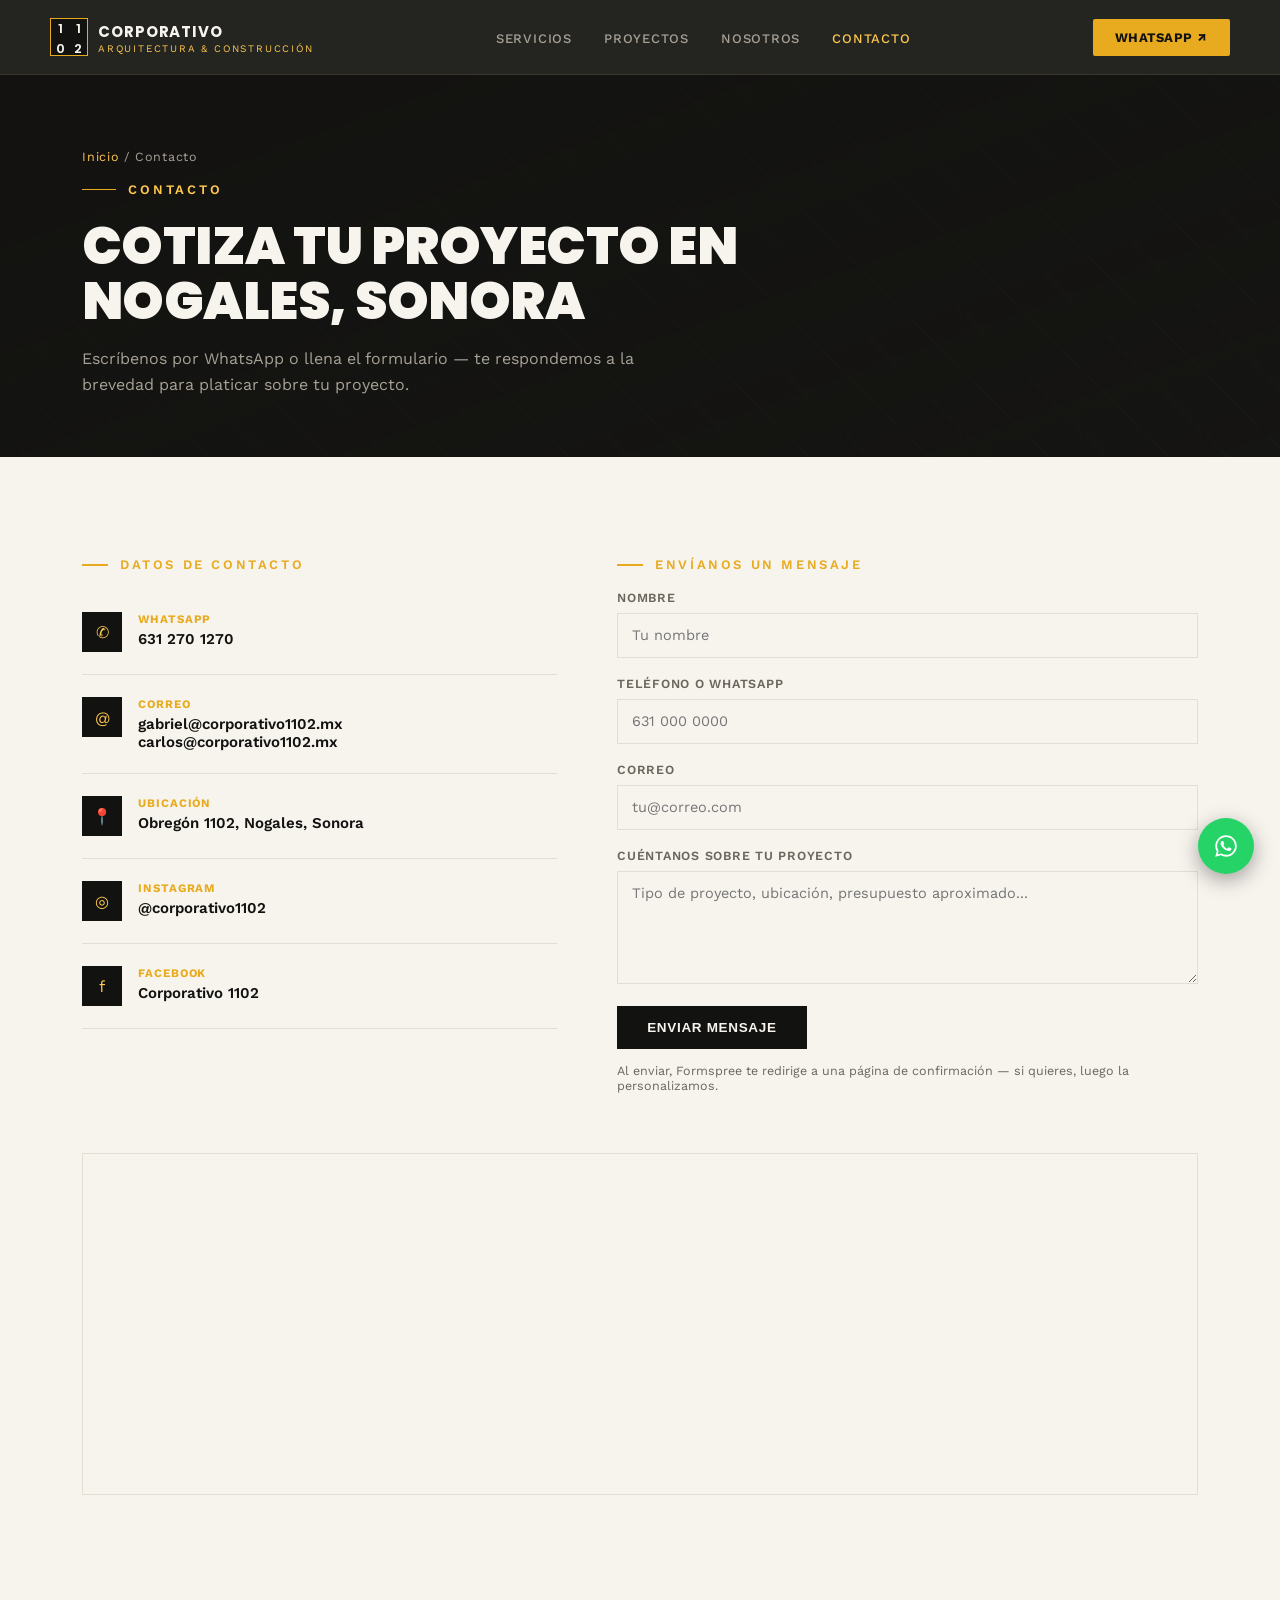
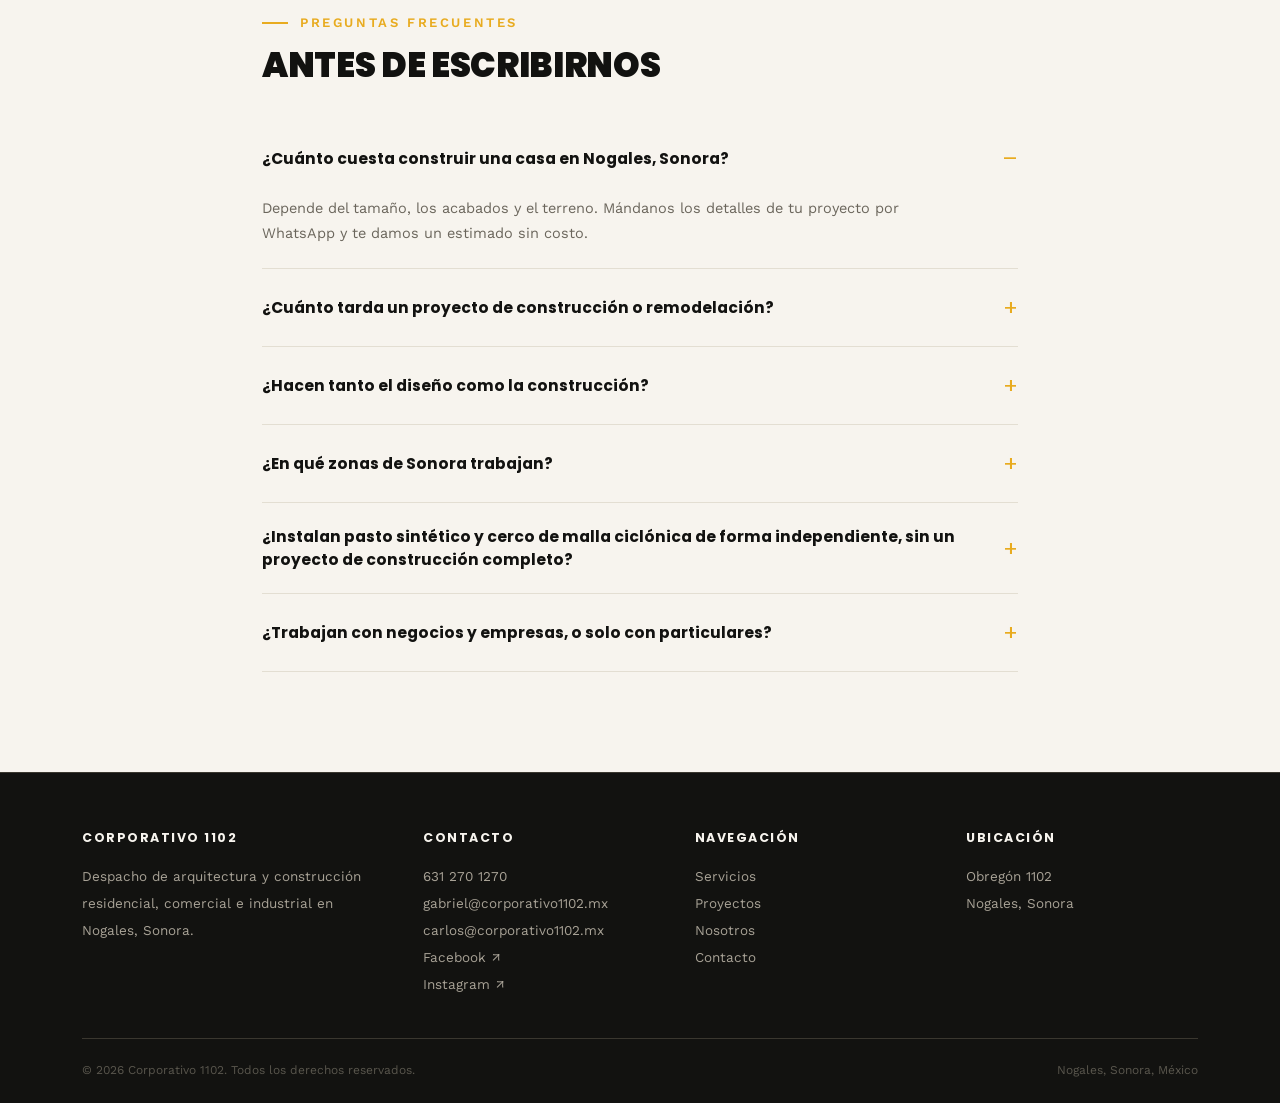
==== contacto.html @ 85335a53 "SEO: agrega canonical, Open Graph y Twitter Card en contacto.html" ====
<!DOCTYPE html>
<html lang="es">
<head>
<meta charset="UTF-8">
<meta name="viewport" content="width=device-width, initial-scale=1.0">
<title>Contacto — Corporativo 1102 | Constructora en Nogales, Sonora</title>
<meta name="description" content="Contacta a Corporativo 1102 en Nogales, Sonora. WhatsApp, correo, ubicación y preguntas frecuentes sobre construcción y remodelación.">
<link rel="canonical" href="https://corporativo1102.mx/contacto.html">
<meta property="og:type" content="website">
<meta property="og:site_name" content="Corporativo 1102">
<meta property="og:locale" content="es_MX">
<meta property="og:title" content="Contacto — Corporativo 1102 | Constructora en Nogales, Sonora">
<meta property="og:description" content="Contacta a Corporativo 1102 en Nogales, Sonora. WhatsApp, correo, ubicación y preguntas frecuentes sobre construcción y remodelación.">
<meta property="og:image" content="https://corporativo1102.mx/images/marca/og-image.jpg">
<meta property="og:url" content="https://corporativo1102.mx/contacto.html">
<meta name="twitter:card" content="summary_large_image">
<meta name="twitter:title" content="Contacto — Corporativo 1102 | Constructora en Nogales, Sonora">
<meta name="twitter:description" content="Contacta a Corporativo 1102 en Nogales, Sonora. WhatsApp, correo, ubicación y preguntas frecuentes sobre construcción y remodelación.">
<meta name="twitter:image" content="https://corporativo1102.mx/images/marca/og-image.jpg">
<link rel="preconnect" href="https://fonts.googleapis.com">
<link href="https://fonts.googleapis.com/css2?family=Poppins:wght@400;600;700;900&family=Work+Sans:wght@400;500;600&display=swap" rel="stylesheet">
<style>
  :root{
    --ink:#121210;
    --ink-2:#1c1b18;
    --paper:#f7f4ee;
    --paper-2:#eeeae0;
    --gold:#e8ab1f;
    --gold-light:#ffc94d;
    --line:#e3ded2;
    --line-dark:#3a372f;
    --text-soft:#6b665c;
    --text-soft-dark:#a8a296;
    --radius:2px;
  }
  *{box-sizing:border-box; margin:0; padding:0;}
  body{
    font-family:'Work Sans', sans-serif;
    background:var(--paper);
    color:var(--ink);
    -webkit-font-smoothing:antialiased;
  }
  h1,h2,h3,.display{
    font-family:'Poppins', sans-serif;
    font-weight:900;
    letter-spacing:-0.01em;
    text-transform:uppercase;
    line-height:1.05;
  }
  a{color:inherit; text-decoration:none;}
  .wrap{max-width:1180px; margin:0 auto; padding:0 32px;}

  /* corner bracket signature — echoes the 1102 logo mark */
  .bracket{position:relative;}
  .bracket::before, .bracket::after{
    content:"";
    position:absolute;
    width:22px; height:22px;
    border:2.5px solid var(--gold);
    z-index:2;
  }
  .bracket::before{top:-2px; left:-2px; border-right:none; border-bottom:none;}
  .bracket::after{bottom:-2px; right:-2px; border-left:none; border-top:none;}

  /* ---------- HEADER ---------- */
  header{
    position:sticky; top:0; z-index:50;
    background:rgba(18,18,16,0.92);
    backdrop-filter:blur(6px);
    border-bottom:1px solid var(--line-dark);
  }
  .nav{
    display:flex; align-items:center; justify-content:space-between;
    padding:18px 0;
  }
  .logo-mark{
    display:flex; align-items:center; gap:10px;
    color:var(--paper);
    cursor:pointer;
  }
  .logo-box{
    width:38px; height:38px;
    background:var(--ink);
    border:1.5px solid var(--gold);
    display:grid; grid-template-columns:1fr 1fr;
    font-family:'Poppins',sans-serif; font-weight:600; font-size:13px;
    color:var(--paper);
  }
  .logo-box span{display:flex; align-items:center; justify-content:center;}
  .logo-text{font-family:'Poppins',sans-serif; font-weight:700; font-size:15px; letter-spacing:0.06em; text-transform:uppercase;}
  .logo-text small{display:block; font-family:'Work Sans',sans-serif; font-weight:400; font-size:10px; letter-spacing:0.18em; color:var(--gold-light); text-transform:uppercase;}
  nav ul{list-style:none; display:flex; gap:32px;}
  nav ul li a{
    font-size:13px; letter-spacing:0.06em; text-transform:uppercase;
    color:var(--text-soft-dark); font-weight:500;
    transition:color .2s;
  }
  nav ul li a:hover{color:var(--gold-light);}
  .btn-gold{
    background:var(--gold);
    color:var(--ink);
    padding:11px 22px;
    font-size:13px; font-weight:700; letter-spacing:0.04em; text-transform:uppercase;
    border-radius:var(--radius);
    display:inline-flex; align-items:center; gap:8px;
    transition:background .2s;
  }
  .btn-gold:hover{background:var(--gold-light);}
  .nav-cta{display:flex; align-items:center; gap:28px;}
  .nav-check{display:none;}
  .nav-toggle{display:none; flex-direction:column; justify-content:center; gap:5px; width:34px; height:34px; background:none; border:none; cursor:pointer; padding:6px;}
  .nav-toggle span{display:block; width:100%; height:2px; background:var(--paper); pointer-events:none;}

  @media (max-width:860px){
    header{position:sticky;}
    #siteNav{
      position:absolute; top:100%; left:0; right:0;
      background:var(--ink-2); border-bottom:1px solid var(--line-dark);
      max-height:0; overflow:hidden;
    }
    .nav-check:checked ~ #siteNav{max-height:320px;}
    #siteNav ul{display:flex; flex-direction:column; gap:0; padding:8px 0;}
    #siteNav ul li{width:100%;}
    #siteNav ul li a{display:block; padding:14px 32px;}
    .nav-cta{display:none;}
    .nav-toggle{display:flex;}
  }

  /* ---------- HERO ---------- */
  .hero{
    background:
      linear-gradient(160deg, rgba(18,18,16,0.88) 10%, rgba(18,18,16,0.55) 55%, rgba(18,18,16,0.85) 100%),
      repeating-linear-gradient(45deg, #23221e 0 2px, #1a1917 2px 46px);
    background-size: cover, 60px 60px;
    color:var(--paper);
    padding:120px 0 100px;
    position:relative;
    overflow:hidden;
  }
  .hero-eyebrow{
    color:var(--gold-light); font-size:13px; letter-spacing:0.22em; text-transform:uppercase;
    font-weight:600; margin-bottom:22px; display:flex; align-items:center; gap:12px;
  }
  .hero-eyebrow::before{content:""; width:34px; height:1.5px; background:var(--gold);}
  .hero h1{font-size:clamp(38px,5.4vw,70px); max-width:820px; color:var(--paper);}
  .hero h1 em{font-style:normal; color:var(--gold-light);}
  .hero p{
    font-size:18px; color:var(--text-soft-dark); max-width:520px;
    margin:26px 0 40px; line-height:1.6;
  }
  .hero-actions{display:flex; gap:16px; flex-wrap:wrap;}
  .btn-outline{
    border:1.5px solid var(--line-dark); color:var(--paper);
    padding:11px 24px; font-size:13px; font-weight:600; letter-spacing:0.04em; text-transform:uppercase;
    border-radius:var(--radius);
  }
  .hero-stats{
    display:flex; gap:0; margin-top:70px; padding-top:32px;
    border-top:1px solid var(--line-dark); max-width:760px; flex-wrap:wrap;
  }
  .stat{flex:1; min-width:150px; padding-right:24px;}
  .stat .num{font-family:'Poppins',sans-serif; font-weight:900; font-size:34px; color:var(--gold-light);}
  .stat .lbl{font-size:12.5px; color:var(--text-soft-dark); letter-spacing:0.03em; margin-top:4px;}

  /* ---------- TRUST BAR ---------- */
  .trust{background:var(--ink-2); border-bottom:1px solid var(--line-dark); padding:26px 0;}
  .trust-inner{display:flex; align-items:center; gap:40px; overflow-x:auto;}
  .trust-label{
    font-size:11.5px; color:var(--text-soft-dark); text-transform:uppercase; letter-spacing:0.14em;
    white-space:nowrap; flex-shrink:0; padding-right:24px; border-right:1px solid var(--line-dark);
  }
  .trust-logos{display:flex; gap:38px; align-items:center; flex-wrap:nowrap;}
  .trust-logos img{height:20px; width:auto; filter:brightness(0) invert(1); opacity:0.55;}
  .trust-word{
    font-family:'Poppins',sans-serif; font-weight:700; font-size:14px; letter-spacing:0.03em;
    color:var(--text-soft-dark); white-space:nowrap;
  }

  /* ---------- SECTION SHARED ---------- */
  section{padding:100px 0;}
  .sec-label{
    display:flex; align-items:center; gap:12px; margin-bottom:18px;
    font-size:13px; letter-spacing:0.2em; text-transform:uppercase; font-weight:600; color:var(--gold);
  }
  .sec-label::before{content:""; width:26px; height:1.5px; background:var(--gold);}
  .sec-head{display:flex; justify-content:space-between; align-items:flex-end; gap:40px; margin-bottom:56px; flex-wrap:wrap;}
  .sec-head h2{font-size:clamp(28px,3.4vw,42px); max-width:600px;}
  .sec-head p{color:var(--text-soft); font-size:15.5px; max-width:340px; line-height:1.6;}

  /* ---------- SERVICES ---------- */
  .services{background:var(--paper);}
  .service-grid{
    display:grid; grid-template-columns:repeat(auto-fit,minmax(260px,1fr)); gap:1px;
    background:var(--line); border:1px solid var(--line);
  }
  .service-card{background:var(--paper); padding:36px 30px; transition:background .25s;}
  .service-card:hover{background:var(--ink); color:var(--paper);}
  .service-card:hover .service-tag, .service-card:hover .service-desc{color:var(--text-soft-dark);}
  .service-card:hover h3{color:var(--paper);}
  .service-tag{font-size:12px; color:var(--gold); letter-spacing:0.1em; text-transform:uppercase; font-weight:700;}
  .service-card h3{font-size:19px; margin:14px 0 12px; text-transform:none; letter-spacing:0; font-weight:700;}
  .service-desc{font-size:14px; color:var(--text-soft); line-height:1.6;}

  /* ---------- PROJECTS ---------- */
  .projects{background:var(--ink); color:var(--paper);}
  .projects .sec-head p{color:var(--text-soft-dark);}
  .project-grid{display:grid; grid-template-columns:1.3fr 1fr; gap:24px;}
  .project-grid .proj:first-child{grid-row:span 2;}
  .proj{position:relative; overflow:hidden; min-height:260px;}
  .proj-img{
    position:absolute; inset:0;
    background:linear-gradient(150deg,#2c2419,#171512 60%);
    display:flex; align-items:center; justify-content:center;
  }
  .proj-img::after{
    content:"IMAGEN DE PROYECTO";
    font-family:'Poppins',sans-serif; font-size:11px; letter-spacing:0.16em;
    color:var(--gold); opacity:0.5;
  }
  .proj-info{
    position:absolute; left:0; right:0; bottom:0; padding:24px;
    background:linear-gradient(0deg, rgba(18,18,16,0.92) 30%, transparent 100%);
  }
  .proj-info .tag{font-size:11.5px; color:var(--gold-light); letter-spacing:0.1em; text-transform:uppercase; font-weight:600;}
  .proj-info h3{font-size:20px; text-transform:none; letter-spacing:0; margin-top:6px; font-weight:700;}

  /* ---------- ABOUT / TEAM ---------- */
  .about{background:var(--paper-2);}
  .about-grid{display:grid; grid-template-columns:0.9fr 1.1fr; gap:70px; align-items:start;}
  .about-quote{
    font-family:'Poppins',sans-serif; font-weight:700; text-transform:none;
    font-size:26px; line-height:1.4; letter-spacing:0; color:var(--ink);
  }
  .about-quote span{color:var(--gold);}
  .team-list{display:flex; flex-direction:column; gap:0;}
  .team-row{
    display:flex; justify-content:space-between; align-items:center;
    padding:22px 0; border-bottom:1px solid var(--line);
  }
  .team-row:first-child{border-top:1px solid var(--line);}
  .team-name{font-family:'Poppins',sans-serif; font-weight:700; font-size:16px;}
  .team-role{font-size:13px; color:var(--gold); text-transform:uppercase; letter-spacing:0.06em; margin-top:4px;}
  .team-years{font-family:'Poppins',sans-serif; font-weight:900; font-size:28px; color:var(--text-soft);}
  .team-years small{font-family:'Work Sans',sans-serif; font-weight:500; font-size:11px; display:block; text-transform:uppercase; letter-spacing:0.08em; color:var(--text-soft);}

  /* ---------- CTA BAND ---------- */
  .cta-band{
    background:var(--gold); color:var(--ink); padding:70px 0;
  }
  .cta-inner{display:flex; justify-content:space-between; align-items:center; gap:30px; flex-wrap:wrap;}
  .cta-inner h2{font-size:clamp(24px,3vw,34px); max-width:520px; color:var(--ink);}
  .btn-dark{
    background:var(--ink); color:var(--paper);
    padding:14px 28px; font-size:14px; font-weight:700; letter-spacing:0.04em; text-transform:uppercase;
    border-radius:var(--radius); display:inline-flex; align-items:center; gap:10px;
  }

  /* ---------- FOOTER ---------- */
  footer{background:var(--ink); color:var(--text-soft-dark); padding:56px 0 26px; border-top:1px solid var(--line-dark);}
  .foot-grid{display:grid; grid-template-columns:1.3fr 1fr 1fr 1fr; gap:40px; padding-bottom:40px;}
  .foot-col h4{
    color:var(--paper); font-size:12.5px; text-transform:uppercase; letter-spacing:0.12em;
    margin-bottom:16px; font-family:'Poppins',sans-serif; font-weight:700;
  }
  .foot-col p, .foot-col a{font-size:13.5px; line-height:2; color:var(--text-soft-dark); display:block;}
  .foot-bottom{
    display:flex; justify-content:space-between; padding-top:24px; border-top:1px solid var(--line-dark);
    font-size:12px; color:#59564d; flex-wrap:wrap; gap:10px;
  }

  /* ---------- WHATSAPP FLOAT ---------- */
  .wa-float{
    position:fixed; bottom:26px; right:26px; z-index:60;
    background:#25D366; color:#fff; width:56px; height:56px; border-radius:50%;
    display:flex; align-items:center; justify-content:center;
    box-shadow:0 6px 20px rgba(0,0,0,0.35);
  }

  @media (max-width:860px){
    nav ul{display:none;}
    .about-grid{grid-template-columns:1fr;}
    .project-grid{grid-template-columns:1fr;}
    .project-grid .proj:first-child{grid-row:auto;}
    .foot-grid{grid-template-columns:1fr 1fr;}
  }

  /* ---------- PAGE HERO (interior pages) ---------- */
  .page-hero{
    background:
      linear-gradient(160deg, rgba(18,18,16,0.90) 20%, rgba(18,18,16,0.65) 100%),
      repeating-linear-gradient(45deg, #23221e 0 2px, #1a1917 2px 46px);
    background-size: cover, 60px 60px;
    color:var(--paper); padding:74px 0 60px;
  }
  .page-hero h1{font-size:clamp(30px,4.4vw,52px); max-width:760px; color:var(--paper);}
  .page-hero p{color:var(--text-soft-dark); font-size:16px; max-width:560px; margin-top:18px; line-height:1.6;}
  .breadcrumb{font-size:12.5px; color:var(--text-soft-dark); letter-spacing:0.06em; margin-bottom:18px;}
  .breadcrumb a{color:var(--gold-light);}

  /* ---------- SERVICE GROUPS (servicios.html) ---------- */
  .svc-group{padding:64px 0; border-bottom:1px solid var(--line);}
  .svc-group:last-child{border-bottom:none;}
  .svc-group-inner{display:grid; grid-template-columns:0.8fr 1.2fr; gap:56px;}
  .svc-group-head .sec-label{margin-bottom:14px;}
  .svc-group-head h2{font-size:clamp(24px,2.8vw,32px);}
  .svc-group-head p{color:var(--text-soft); font-size:14.5px; margin-top:16px; line-height:1.7; max-width:340px;}
  .svc-list{display:flex; flex-direction:column; gap:0;}
  .svc-item{
    display:flex; align-items:baseline; gap:16px; padding:16px 0;
    border-bottom:1px solid var(--line);
  }
  .svc-item:first-child{border-top:1px solid var(--line);}
  .svc-item .dot{width:6px; height:6px; background:var(--gold); flex-shrink:0; border-radius:50%; margin-top:6px;}
  .svc-item-text b{font-family:'Poppins',sans-serif; font-weight:700; font-size:15.5px; text-transform:none; display:block;}
  .svc-item-text span{font-size:13.5px; color:var(--text-soft);}

  /* ---------- PROJECT GALLERY (proyectos.html) ---------- */
  .pill-row{display:flex; gap:10px; margin-bottom:44px; flex-wrap:wrap;}
  .pill{
    border:1.5px solid var(--line); padding:8px 18px; font-size:12.5px; letter-spacing:0.05em;
    text-transform:uppercase; font-weight:600; color:var(--text-soft); border-radius:999px;
  }
  .pill.active{background:var(--ink); color:var(--paper); border-color:var(--ink);}
  .gallery-grid{
    display:grid; grid-template-columns:repeat(3,1fr); gap:22px;
  }
  .gcard{background:var(--paper-2);}
  .gcard-img{
    height:230px; position:relative; overflow:hidden;
    background:linear-gradient(150deg,#e4dfd0,#cfc8b5 70%);
    display:flex; align-items:center; justify-content:center;
  }
  .gcard-img::after{content:"IMAGEN DE PROYECTO"; font-family:'Poppins',sans-serif; font-size:10.5px; letter-spacing:0.14em; color:#8a8266; opacity:0.7;}
  .gcard-body{padding:20px;}
  .gcard-tag{font-size:11.5px; color:var(--gold); text-transform:uppercase; letter-spacing:0.08em; font-weight:700;}
  .gcard-body h3{font-size:16.5px; text-transform:none; letter-spacing:0; margin-top:8px; font-weight:700;}

  /* ---------- MISSION / VISION (nosotros.html) ---------- */
  .mv-grid{display:grid; grid-template-columns:1fr 1fr; gap:1px; background:var(--line-dark); border:1px solid var(--line-dark);}
  .mv-card{background:var(--ink); color:var(--paper); padding:44px 40px;}
  .mv-card h3{color:var(--gold-light); font-size:22px; margin-bottom:20px;}
  .mv-card ul{list-style:none; display:flex; flex-direction:column; gap:14px;}
  .mv-card li{font-size:14.5px; color:var(--text-soft-dark); line-height:1.6; padding-left:18px; position:relative;}
  .mv-card li::before{content:"—"; position:absolute; left:0; color:var(--gold);}

  .founder-card{display:grid; grid-template-columns:120px 1fr; gap:26px; padding:36px 0; border-bottom:1px solid var(--line);}
  .founder-card:first-child{border-top:1px solid var(--line);}
  .founder-avatar{
    width:120px; height:120px; background:var(--paper-2); border:1.5px solid var(--gold);
    display:flex; align-items:center; justify-content:center;
    font-family:'Poppins',sans-serif; font-weight:900; font-size:30px; color:var(--gold);
  }
  .founder-name{font-family:'Poppins',sans-serif; font-weight:700; font-size:19px; text-transform:none; letter-spacing:0;}
  .founder-role{font-size:12.5px; color:var(--gold); text-transform:uppercase; letter-spacing:0.08em; font-weight:700; margin:6px 0 14px;}
  .founder-bio{font-size:14.5px; color:var(--text-soft); line-height:1.7; max-width:560px;}

  /* ---------- CONTACT PAGE ---------- */
  .contact-grid{display:grid; grid-template-columns:0.9fr 1.1fr; gap:60px;}
  .contact-card{
    display:flex; gap:16px; padding:22px 0; border-bottom:1px solid var(--line); align-items:flex-start;
  }
  .contact-card:first-child{border-top:1px solid var(--line);}
  .c-icon{
    width:40px; height:40px; background:var(--ink); color:var(--gold-light); flex-shrink:0;
    display:flex; align-items:center; justify-content:center; font-size:16px;
  }
  .c-label{font-size:11.5px; text-transform:uppercase; letter-spacing:0.08em; color:var(--gold); font-weight:700; margin-bottom:4px;}
  .c-value{font-size:15px; font-weight:600;}
  .c-value a{border-bottom:1px solid transparent;}
  .c-value a:hover{border-color:var(--gold);}
  .form-field{margin-bottom:18px;}
  .form-field label{display:block; font-size:12.5px; text-transform:uppercase; letter-spacing:0.06em; color:var(--text-soft); margin-bottom:8px; font-weight:600;}
  .form-field input, .form-field textarea{
    width:100%; border:1.5px solid var(--line); background:var(--paper); padding:13px 14px;
    font-family:'Work Sans',sans-serif; font-size:14.5px; color:var(--ink);
  }
  .form-field input:focus, .form-field textarea:focus{outline:none; border-color:var(--gold);}
  .form-submit{
    background:var(--ink); color:var(--paper); border:none; padding:14px 30px;
    font-size:13.5px; font-weight:700; letter-spacing:0.05em; text-transform:uppercase; cursor:pointer;
  }
  .map-wrap{margin-top:60px; border:1px solid var(--line);}
  .map-wrap iframe{width:100%; height:340px; display:block; border:0; filter:grayscale(0.3) contrast(1.05);}

  /* ---------- FAQ ---------- */
  .faq-item{border-bottom:1px solid var(--line);}
  .faq-item:first-child{border-top:1px solid var(--line);}
  .faq-item summary{
    list-style:none; cursor:pointer; padding:22px 0; display:flex; justify-content:space-between; align-items:center;
    font-family:'Poppins',sans-serif; font-weight:700; font-size:15.5px; text-transform:none; letter-spacing:0;
  }
  .faq-item summary::-webkit-details-marker{display:none;}
  .faq-item summary::after{content:"+"; color:var(--gold); font-size:22px; font-weight:400;}
  .faq-item[open] summary::after{content:"–";}
  .faq-item p{padding-bottom:22px; color:var(--text-soft); font-size:14.5px; line-height:1.7; max-width:640px;}

  @media (max-width:860px){
    .svc-group-inner, .mv-grid, .contact-grid, .founder-card{grid-template-columns:1fr;}
    .gallery-grid{grid-template-columns:1fr 1fr;}
  }
  @media (max-width:600px){
    .gallery-grid{grid-template-columns:1fr;}
  }
</style>
</head>
<body>

<header>
  <div class="wrap nav">
    <a href="index.html" class="logo-mark">
      <div class="logo-box"><span>1</span><span>1</span><span>0</span><span>2</span></div>
      <div class="logo-text">Corporativo<br><small>Arquitectura & Construcción</small></div>
    </a>
    <input type="checkbox" id="navCheck" class="nav-check">
    <nav id="siteNav"><ul>
      <li><a href="servicios.html">Servicios</a></li>
      <li><a href="proyectos.html">Proyectos</a></li>
      <li><a href="nosotros.html">Nosotros</a></li>
      <li><a href="contacto.html" style="color:var(--gold-light);">Contacto</a></li>
    </ul></nav>
    <div class="nav-cta">
      <a href="https://wa.me/526312701270" class="btn-gold">WhatsApp ↗</a>
    </div>
    <label class="nav-toggle" for="navCheck" aria-label="Abrir menú">
      <span></span><span></span><span></span>
    </label>
  </div>
</header>


<section class="page-hero">
  <div class="wrap">
    <div class="breadcrumb"><a href="index.html">Inicio</a> / Contacto</div>
    <div class="hero-eyebrow">Contacto</div>
    <h1>Cotiza tu proyecto en Nogales, Sonora</h1>
    <p>Escríbenos por WhatsApp o llena el formulario — te respondemos a la brevedad para platicar sobre tu proyecto.</p>
  </div>
</section>

<section>
  <div class="wrap contact-grid">
    <div>
      <div class="sec-label">Datos de contacto</div>
      <div class="contact-card">
        <div class="c-icon">✆</div>
        <div><div class="c-label">WhatsApp</div><div class="c-value"><a href="https://wa.me/526312701270">631 270 1270</a></div></div>
      </div>
      <div class="contact-card">
        <div class="c-icon">@</div>
        <div><div class="c-label">Correo</div><div class="c-value"><a href="mailto:gabriel@corporativo1102.mx">gabriel@corporativo1102.mx</a><br><a href="mailto:carlos@corporativo1102.mx">carlos@corporativo1102.mx</a></div></div>
      </div>
      <div class="contact-card">
        <div class="c-icon">📍</div>
        <div><div class="c-label">Ubicación</div><div class="c-value">Obregón 1102, Nogales, Sonora</div></div>
      </div>
      <div class="contact-card">
        <div class="c-icon">◎</div>
        <div><div class="c-label">Instagram</div><div class="c-value"><a href="https://www.instagram.com/corporativo1102" target="_blank">@corporativo1102</a></div></div>
      </div>
      <div class="contact-card">
        <div class="c-icon">f</div>
        <div><div class="c-label">Facebook</div><div class="c-value"><a href="https://www.facebook.com/corporativo1102/" target="_blank">Corporativo 1102</a></div></div>
      </div>
    </div>
    <div>
      <div class="sec-label">Envíanos un mensaje</div>
      <form action="https://formspree.io/f/mqpzzaea" method="POST">
        <div class="form-field"><label>Nombre</label><input type="text" name="nombre" placeholder="Tu nombre" required></div>
        <div class="form-field"><label>Teléfono o WhatsApp</label><input type="text" name="telefono" placeholder="631 000 0000" required></div>
        <div class="form-field"><label>Correo</label><input type="email" name="correo" placeholder="tu@correo.com" required></div>
        <div class="form-field"><label>Cuéntanos sobre tu proyecto</label><textarea rows="5" name="mensaje" placeholder="Tipo de proyecto, ubicación, presupuesto aproximado..." required></textarea></div>
        <input type="hidden" name="_subject" value="Nuevo mensaje desde corporativo1102.mx">
        <input type="text" name="_gotcha" style="display:none">
        <button type="submit" class="form-submit">Enviar mensaje</button>
      </form>
      <p style="font-size:12.5px; color:var(--text-soft); margin-top:14px;">Al enviar, Formspree te redirige a una página de confirmación — si quieres, luego la personalizamos.</p>
    </div>
  </div>

  <div class="wrap">
    <div class="map-wrap">
      <iframe loading="lazy" src="https://www.google.com/maps?q=Obreg%C3%B3n%201102,%20Nogales,%20Sonora&output=embed"></iframe>
    </div>
  </div>
</section>

<section style="padding-top:20px;">
  <div class="wrap" style="max-width:820px;">
    <div class="sec-label">Preguntas frecuentes</div>
    <h2 style="font-size:clamp(24px,3vw,34px); margin-bottom:36px;">Antes de escribirnos</h2>

    <details class="faq-item" open>
      <summary>¿Cuánto cuesta construir una casa en Nogales, Sonora?</summary>
      <p>Depende del tamaño, los acabados y el terreno. Mándanos los detalles de tu proyecto por WhatsApp y te damos un estimado sin costo.</p>
    </details>
    <details class="faq-item">
      <summary>¿Cuánto tarda un proyecto de construcción o remodelación?</summary>
      <p>Cada proyecto tiene un cronograma distinto según su alcance. Trabajamos con metodologías de gestión de proyectos para cumplir los tiempos acordados desde el inicio.</p>
    </details>
    <details class="faq-item">
      <summary>¿Hacen tanto el diseño como la construcción?</summary>
      <p>Sí, cubrimos todo el proceso: desde el proyecto ejecutivo y los planos, hasta la construcción y los acabados finales.</p>
    </details>
    <details class="faq-item">
      <summary>¿En qué zonas de Sonora trabajan?</summary>
      <p>Actualmente atendemos Nogales y sus alrededores.</p>
    </details>
    <details class="faq-item">
      <summary>¿Instalan pasto sintético y cerco de malla ciclónica de forma independiente, sin un proyecto de construcción completo?</summary>
      <p>Sí, ofrecemos estos servicios de forma independiente, tanto para casas como para negocios.</p>
    </details>
    <details class="faq-item">
      <summary>¿Trabajan con negocios y empresas, o solo con particulares?</summary>
      <p>Ambos. Hemos trabajado con restaurantes, consultorios, barberías y empresas industriales, además de proyectos residenciales.</p>
    </details>
  </div>
</section>
<footer>
  <div class="wrap">
    <div class="foot-grid">
      <div class="foot-col">
        <h4>Corporativo 1102</h4>
        <p style="max-width:280px;">Despacho de arquitectura y construcción residencial, comercial e industrial en Nogales, Sonora.</p>
      </div>
      <div class="foot-col">
        <h4>Contacto</h4>
        <a href="https://wa.me/526312701270">631 270 1270</a>
        <a href="mailto:gabriel@corporativo1102.mx">gabriel@corporativo1102.mx</a>
        <a href="mailto:carlos@corporativo1102.mx">carlos@corporativo1102.mx</a>
        <a href="https://www.facebook.com/corporativo1102/" target="_blank">Facebook ↗</a>
        <a href="https://www.instagram.com/corporativo1102" target="_blank">Instagram ↗</a>
      </div>
      <div class="foot-col">
        <h4>Navegación</h4>
        <a href="servicios.html">Servicios</a>
        <a href="proyectos.html">Proyectos</a>
        <a href="nosotros.html">Nosotros</a>
        <a href="contacto.html">Contacto</a>
      </div>
      <div class="foot-col">
        <h4>Ubicación</h4>
        <p>Obregón 1102<br>Nogales, Sonora</p>
      </div>
    </div>
    <div class="foot-bottom">
      <span>© 2026 Corporativo 1102. Todos los derechos reservados.</span>
      <span>Nogales, Sonora, México</span>
    </div>
  </div>
</footer>

<a href="https://wa.me/526312701270" class="wa-float" aria-label="WhatsApp">
  <svg width="26" height="26" viewBox="0 0 24 24" fill="white"><path d="M12.04 2C6.58 2 2.13 6.45 2.13 11.91c0 1.75.46 3.45 1.32 4.95L2.05 22l5.25-1.38a9.9 9.9 0 0 0 4.74 1.21h.01c5.46 0 9.9-4.45 9.9-9.91C21.96 6.45 17.51 2 12.05 2Zm0 18.15h-.01a8.2 8.2 0 0 1-4.2-1.15l-.3-.18-3.12.82.83-3.04-.2-.31a8.2 8.2 0 0 1-1.26-4.38c0-4.54 3.7-8.24 8.26-8.24 2.2 0 4.27.86 5.83 2.42a8.17 8.17 0 0 1 2.42 5.83c0 4.55-3.7 8.24-8.25 8.24Zm4.52-6.17c-.25-.12-1.47-.72-1.7-.81-.23-.08-.4-.12-.56.13-.17.25-.64.81-.79.97-.14.17-.29.19-.54.06-.25-.12-1.04-.38-1.98-1.22-.73-.65-1.23-1.46-1.37-1.71-.14-.25-.02-.38.11-.51.11-.11.25-.29.37-.43.12-.15.16-.25.25-.42.08-.17.04-.31-.02-.43-.06-.13-.56-1.35-.77-1.85-.2-.48-.41-.42-.56-.43h-.48c-.17 0-.43.06-.66.31-.23.25-.86.84-.86 2.05 0 1.21.88 2.38 1 2.54.12.17 1.73 2.65 4.2 3.71.59.25 1.04.4 1.4.52.59.19 1.12.16 1.55.1.47-.07 1.47-.6 1.68-1.18.2-.58.2-1.08.14-1.18-.06-.1-.23-.16-.48-.28Z"/></svg>
</a>

<script>
  (function(){
    var navCheck = document.getElementById('navCheck');
    var siteNav = document.getElementById('siteNav');
    if(navCheck && siteNav){
      siteNav.querySelectorAll('a').forEach(function(link){
        link.addEventListener('click', function(){
          navCheck.checked = false;
        });
      });
    }
  })();
</script>
</body>
</html>
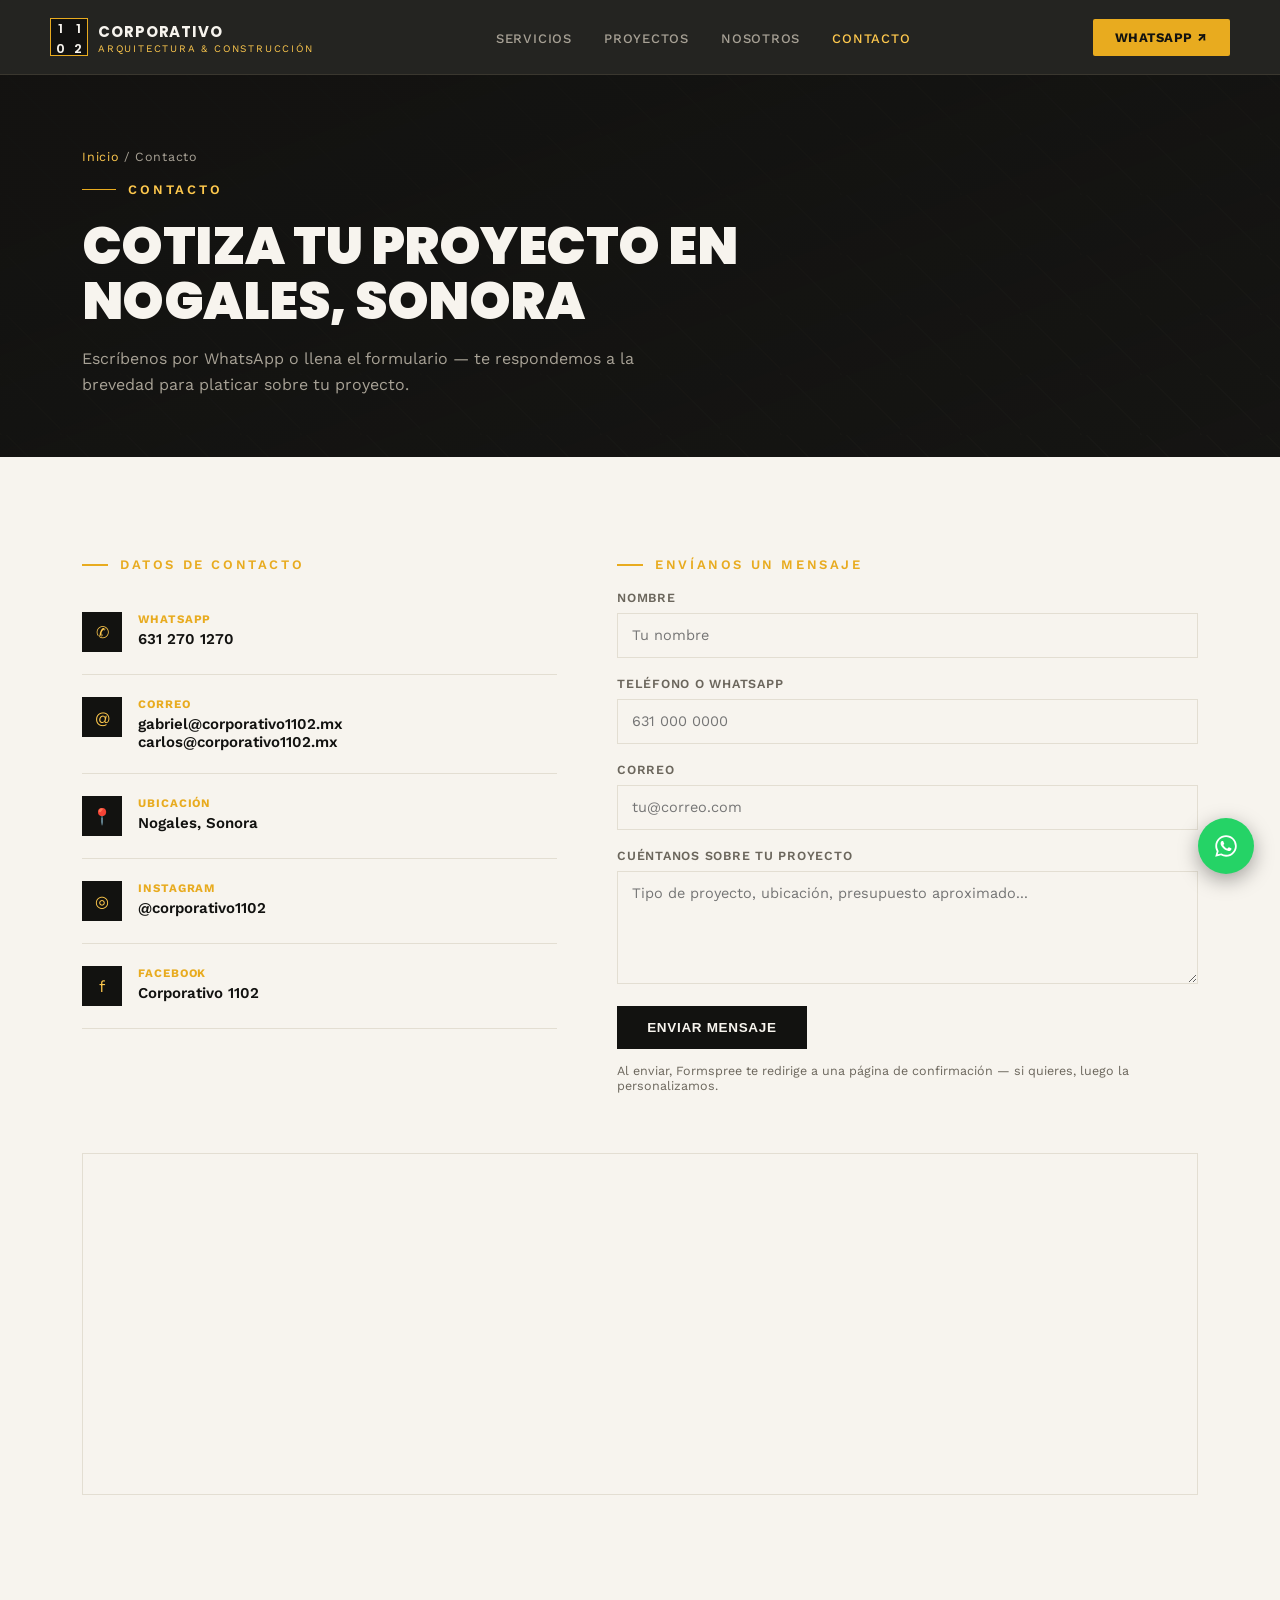
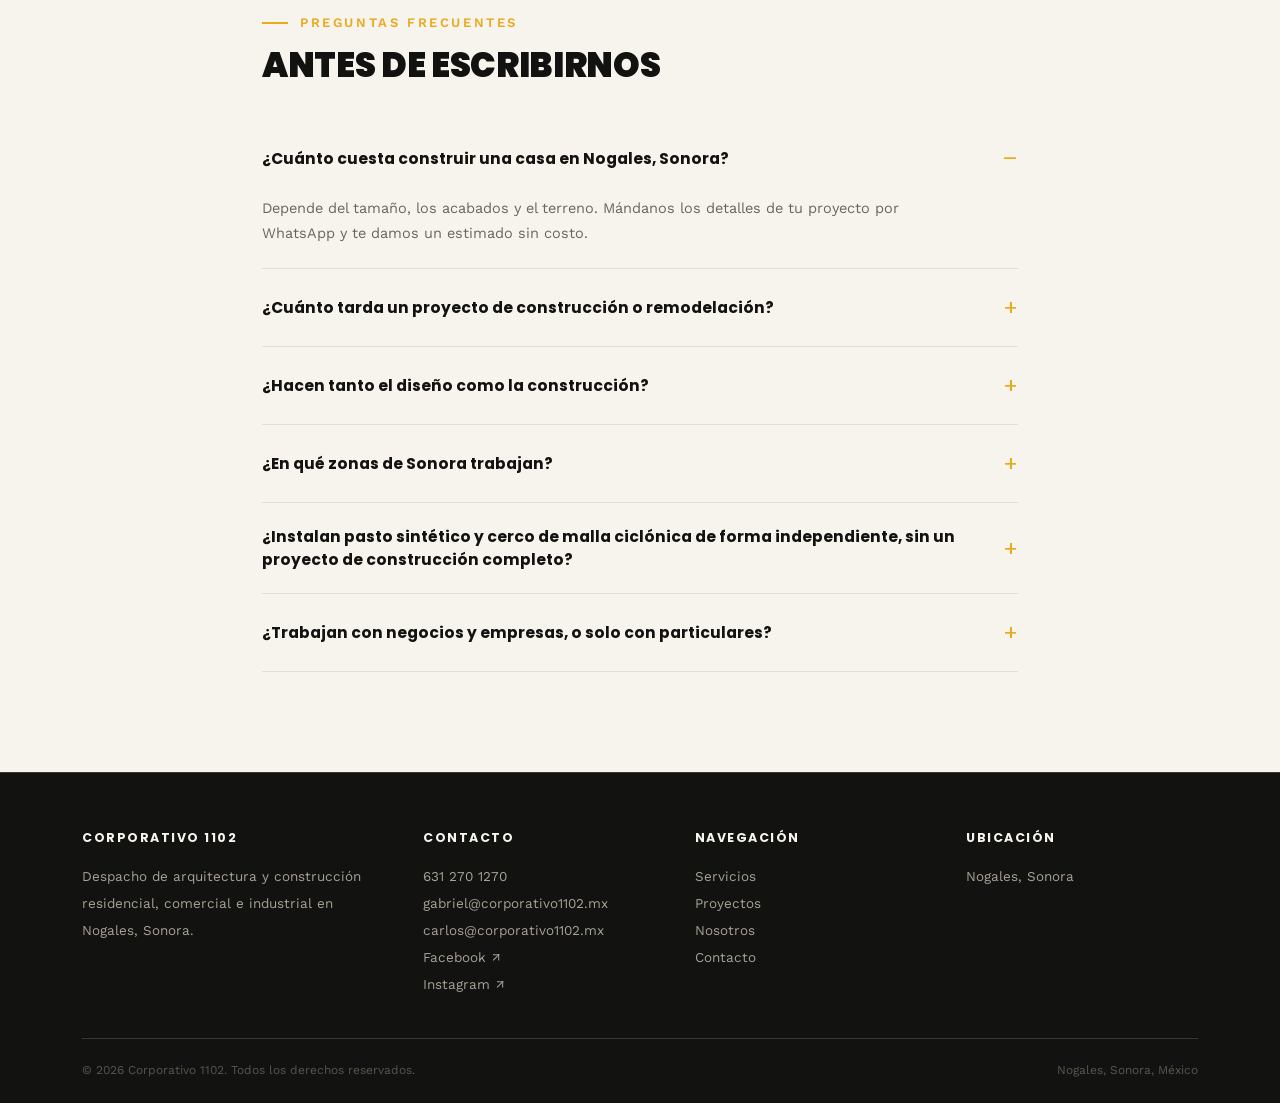
==== commit eb84e1ba: "Fix: actualiza ubicación y horario en contacto" ====
--- a/contacto.html
+++ b/contacto.html
@@ -3,6 +3,10 @@
 <head>
 <meta charset="UTF-8">
 <meta name="viewport" content="width=device-width, initial-scale=1.0">
+<link rel="icon" href="images/marca/favicon/favicon.ico">
+<link rel="icon" type="image/png" sizes="32x32" href="images/marca/favicon/favicon-32x32.png">
+<link rel="icon" type="image/png" sizes="16x16" href="images/marca/favicon/favicon-16x16.png">
+<link rel="apple-touch-icon" sizes="180x180" href="images/marca/favicon/apple-touch-icon.png">
 <title>Contacto — Corporativo 1102 | Constructora en Nogales, Sonora</title>
 <meta name="description" content="Contacta a Corporativo 1102 en Nogales, Sonora. WhatsApp, correo, ubicación y preguntas frecuentes sobre construcción y remodelación.">
 <link rel="canonical" href="https://corporativo1102.mx/contacto.html">
@@ -17,164 +21,53 @@
 <meta name="twitter:title" content="Contacto — Corporativo 1102 | Constructora en Nogales, Sonora">
 <meta name="twitter:description" content="Contacta a Corporativo 1102 en Nogales, Sonora. WhatsApp, correo, ubicación y preguntas frecuentes sobre construcción y remodelación.">
 <meta name="twitter:image" content="https://corporativo1102.mx/images/marca/og-image.jpg">
+<script type="application/ld+json">
+{
+  "@context": "https://schema.org",
+  "@type": "GeneralContractor",
+  "@id": "https://corporativo1102.mx/#organization",
+  "name": "Corporativo 1102",
+  "url": "https://corporativo1102.mx/",
+  "image": "https://corporativo1102.mx/images/marca/og-image.jpg",
+  "telephone": "+526312701270",
+  "email": "carlos@corporativo1102.mx",
+  "address": {
+    "@type": "PostalAddress",
+    "addressLocality": "Nogales",
+    "addressRegion": "Sonora",
+    "addressCountry": "MX"
+  },
+  "areaServed": [
+    "Nogales, Sonora",
+    "Ímuris, Sonora",
+    "Magdalena de Kino, Sonora",
+    "Santa Ana, Sonora"
+  ],
+  "sameAs": [
+    "https://www.facebook.com/corporativo1102/",
+    "https://www.instagram.com/corporativo1102"
+  ],
+  "openingHoursSpecification": [
+    {
+      "@type": "OpeningHoursSpecification",
+      "dayOfWeek": ["Monday", "Tuesday", "Wednesday", "Thursday", "Friday", "Saturday"],
+      "opens": "08:00",
+      "closes": "19:00"
+    }
+  ]
+}
+</script>
 <link rel="preconnect" href="https://fonts.googleapis.com">
+<link rel="preconnect" href="https://fonts.gstatic.com" crossorigin>
 <link href="https://fonts.googleapis.com/css2?family=Poppins:wght@400;600;700;900&family=Work+Sans:wght@400;500;600&display=swap" rel="stylesheet">
+<link rel="stylesheet" href="css/styles.css">
 <style>
-  :root{
-    --ink:#121210;
-    --ink-2:#1c1b18;
-    --paper:#f7f4ee;
-    --paper-2:#eeeae0;
-    --gold:#e8ab1f;
-    --gold-light:#ffc94d;
-    --line:#e3ded2;
-    --line-dark:#3a372f;
-    --text-soft:#6b665c;
-    --text-soft-dark:#a8a296;
-    --radius:2px;
-  }
-  *{box-sizing:border-box; margin:0; padding:0;}
-  body{
-    font-family:'Work Sans', sans-serif;
-    background:var(--paper);
-    color:var(--ink);
-    -webkit-font-smoothing:antialiased;
-  }
-  h1,h2,h3,.display{
-    font-family:'Poppins', sans-serif;
-    font-weight:900;
-    letter-spacing:-0.01em;
-    text-transform:uppercase;
-    line-height:1.05;
-  }
-  a{color:inherit; text-decoration:none;}
-  .wrap{max-width:1180px; margin:0 auto; padding:0 32px;}
-
-  /* corner bracket signature — echoes the 1102 logo mark */
-  .bracket{position:relative;}
-  .bracket::before, .bracket::after{
-    content:"";
-    position:absolute;
-    width:22px; height:22px;
-    border:2.5px solid var(--gold);
-    z-index:2;
-  }
-  .bracket::before{top:-2px; left:-2px; border-right:none; border-bottom:none;}
-  .bracket::after{bottom:-2px; right:-2px; border-left:none; border-top:none;}
-
-  /* ---------- HEADER ---------- */
-  header{
-    position:sticky; top:0; z-index:50;
-    background:rgba(18,18,16,0.92);
-    backdrop-filter:blur(6px);
-    border-bottom:1px solid var(--line-dark);
-  }
-  .nav{
-    display:flex; align-items:center; justify-content:space-between;
-    padding:18px 0;
-  }
-  .logo-mark{
-    display:flex; align-items:center; gap:10px;
-    color:var(--paper);
-    cursor:pointer;
-  }
-  .logo-box{
-    width:38px; height:38px;
-    background:var(--ink);
-    border:1.5px solid var(--gold);
-    display:grid; grid-template-columns:1fr 1fr;
-    font-family:'Poppins',sans-serif; font-weight:600; font-size:13px;
-    color:var(--paper);
-  }
-  .logo-box span{display:flex; align-items:center; justify-content:center;}
-  .logo-text{font-family:'Poppins',sans-serif; font-weight:700; font-size:15px; letter-spacing:0.06em; text-transform:uppercase;}
-  .logo-text small{display:block; font-family:'Work Sans',sans-serif; font-weight:400; font-size:10px; letter-spacing:0.18em; color:var(--gold-light); text-transform:uppercase;}
-  nav ul{list-style:none; display:flex; gap:32px;}
-  nav ul li a{
-    font-size:13px; letter-spacing:0.06em; text-transform:uppercase;
-    color:var(--text-soft-dark); font-weight:500;
-    transition:color .2s;
-  }
-  nav ul li a:hover{color:var(--gold-light);}
-  .btn-gold{
-    background:var(--gold);
-    color:var(--ink);
-    padding:11px 22px;
-    font-size:13px; font-weight:700; letter-spacing:0.04em; text-transform:uppercase;
-    border-radius:var(--radius);
-    display:inline-flex; align-items:center; gap:8px;
-    transition:background .2s;
-  }
-  .btn-gold:hover{background:var(--gold-light);}
-  .nav-cta{display:flex; align-items:center; gap:28px;}
-  .nav-check{display:none;}
-  .nav-toggle{display:none; flex-direction:column; justify-content:center; gap:5px; width:34px; height:34px; background:none; border:none; cursor:pointer; padding:6px;}
-  .nav-toggle span{display:block; width:100%; height:2px; background:var(--paper); pointer-events:none;}
-
-  @media (max-width:860px){
-    header{position:sticky;}
-    #siteNav{
-      position:absolute; top:100%; left:0; right:0;
-      background:var(--ink-2); border-bottom:1px solid var(--line-dark);
-      max-height:0; overflow:hidden;
-    }
-    .nav-check:checked ~ #siteNav{max-height:320px;}
-    #siteNav ul{display:flex; flex-direction:column; gap:0; padding:8px 0;}
-    #siteNav ul li{width:100%;}
-    #siteNav ul li a{display:block; padding:14px 32px;}
-    .nav-cta{display:none;}
-    .nav-toggle{display:flex;}
-  }
-
   /* ---------- HERO ---------- */
-  .hero{
-    background:
-      linear-gradient(160deg, rgba(18,18,16,0.88) 10%, rgba(18,18,16,0.55) 55%, rgba(18,18,16,0.85) 100%),
-      repeating-linear-gradient(45deg, #23221e 0 2px, #1a1917 2px 46px);
-    background-size: cover, 60px 60px;
-    color:var(--paper);
-    padding:120px 0 100px;
-    position:relative;
-    overflow:hidden;
-  }
   .hero-eyebrow{
     color:var(--gold-light); font-size:13px; letter-spacing:0.22em; text-transform:uppercase;
     font-weight:600; margin-bottom:22px; display:flex; align-items:center; gap:12px;
   }
   .hero-eyebrow::before{content:""; width:34px; height:1.5px; background:var(--gold);}
-  .hero h1{font-size:clamp(38px,5.4vw,70px); max-width:820px; color:var(--paper);}
-  .hero h1 em{font-style:normal; color:var(--gold-light);}
-  .hero p{
-    font-size:18px; color:var(--text-soft-dark); max-width:520px;
-    margin:26px 0 40px; line-height:1.6;
-  }
-  .hero-actions{display:flex; gap:16px; flex-wrap:wrap;}
-  .btn-outline{
-    border:1.5px solid var(--line-dark); color:var(--paper);
-    padding:11px 24px; font-size:13px; font-weight:600; letter-spacing:0.04em; text-transform:uppercase;
-    border-radius:var(--radius);
-  }
-  .hero-stats{
-    display:flex; gap:0; margin-top:70px; padding-top:32px;
-    border-top:1px solid var(--line-dark); max-width:760px; flex-wrap:wrap;
-  }
-  .stat{flex:1; min-width:150px; padding-right:24px;}
-  .stat .num{font-family:'Poppins',sans-serif; font-weight:900; font-size:34px; color:var(--gold-light);}
-  .stat .lbl{font-size:12.5px; color:var(--text-soft-dark); letter-spacing:0.03em; margin-top:4px;}
-
-  /* ---------- TRUST BAR ---------- */
-  .trust{background:var(--ink-2); border-bottom:1px solid var(--line-dark); padding:26px 0;}
-  .trust-inner{display:flex; align-items:center; gap:40px; overflow-x:auto;}
-  .trust-label{
-    font-size:11.5px; color:var(--text-soft-dark); text-transform:uppercase; letter-spacing:0.14em;
-    white-space:nowrap; flex-shrink:0; padding-right:24px; border-right:1px solid var(--line-dark);
-  }
-  .trust-logos{display:flex; gap:38px; align-items:center; flex-wrap:nowrap;}
-  .trust-logos img{height:20px; width:auto; filter:brightness(0) invert(1); opacity:0.55;}
-  .trust-word{
-    font-family:'Poppins',sans-serif; font-weight:700; font-size:14px; letter-spacing:0.03em;
-    color:var(--text-soft-dark); white-space:nowrap;
-  }
 
   /* ---------- SECTION SHARED ---------- */
   section{padding:100px 0;}
@@ -183,105 +76,9 @@
     font-size:13px; letter-spacing:0.2em; text-transform:uppercase; font-weight:600; color:var(--gold);
   }
   .sec-label::before{content:""; width:26px; height:1.5px; background:var(--gold);}
-  .sec-head{display:flex; justify-content:space-between; align-items:flex-end; gap:40px; margin-bottom:56px; flex-wrap:wrap;}
-  .sec-head h2{font-size:clamp(28px,3.4vw,42px); max-width:600px;}
-  .sec-head p{color:var(--text-soft); font-size:15.5px; max-width:340px; line-height:1.6;}
-
-  /* ---------- SERVICES ---------- */
-  .services{background:var(--paper);}
-  .service-grid{
-    display:grid; grid-template-columns:repeat(auto-fit,minmax(260px,1fr)); gap:1px;
-    background:var(--line); border:1px solid var(--line);
-  }
-  .service-card{background:var(--paper); padding:36px 30px; transition:background .25s;}
-  .service-card:hover{background:var(--ink); color:var(--paper);}
-  .service-card:hover .service-tag, .service-card:hover .service-desc{color:var(--text-soft-dark);}
-  .service-card:hover h3{color:var(--paper);}
-  .service-tag{font-size:12px; color:var(--gold); letter-spacing:0.1em; text-transform:uppercase; font-weight:700;}
-  .service-card h3{font-size:19px; margin:14px 0 12px; text-transform:none; letter-spacing:0; font-weight:700;}
-  .service-desc{font-size:14px; color:var(--text-soft); line-height:1.6;}
-
-  /* ---------- PROJECTS ---------- */
-  .projects{background:var(--ink); color:var(--paper);}
-  .projects .sec-head p{color:var(--text-soft-dark);}
-  .project-grid{display:grid; grid-template-columns:1.3fr 1fr; gap:24px;}
-  .project-grid .proj:first-child{grid-row:span 2;}
-  .proj{position:relative; overflow:hidden; min-height:260px;}
-  .proj-img{
-    position:absolute; inset:0;
-    background:linear-gradient(150deg,#2c2419,#171512 60%);
-    display:flex; align-items:center; justify-content:center;
-  }
-  .proj-img::after{
-    content:"IMAGEN DE PROYECTO";
-    font-family:'Poppins',sans-serif; font-size:11px; letter-spacing:0.16em;
-    color:var(--gold); opacity:0.5;
-  }
-  .proj-info{
-    position:absolute; left:0; right:0; bottom:0; padding:24px;
-    background:linear-gradient(0deg, rgba(18,18,16,0.92) 30%, transparent 100%);
-  }
-  .proj-info .tag{font-size:11.5px; color:var(--gold-light); letter-spacing:0.1em; text-transform:uppercase; font-weight:600;}
-  .proj-info h3{font-size:20px; text-transform:none; letter-spacing:0; margin-top:6px; font-weight:700;}
-
-  /* ---------- ABOUT / TEAM ---------- */
-  .about{background:var(--paper-2);}
-  .about-grid{display:grid; grid-template-columns:0.9fr 1.1fr; gap:70px; align-items:start;}
-  .about-quote{
-    font-family:'Poppins',sans-serif; font-weight:700; text-transform:none;
-    font-size:26px; line-height:1.4; letter-spacing:0; color:var(--ink);
-  }
-  .about-quote span{color:var(--gold);}
-  .team-list{display:flex; flex-direction:column; gap:0;}
-  .team-row{
-    display:flex; justify-content:space-between; align-items:center;
-    padding:22px 0; border-bottom:1px solid var(--line);
-  }
-  .team-row:first-child{border-top:1px solid var(--line);}
-  .team-name{font-family:'Poppins',sans-serif; font-weight:700; font-size:16px;}
-  .team-role{font-size:13px; color:var(--gold); text-transform:uppercase; letter-spacing:0.06em; margin-top:4px;}
-  .team-years{font-family:'Poppins',sans-serif; font-weight:900; font-size:28px; color:var(--text-soft);}
-  .team-years small{font-family:'Work Sans',sans-serif; font-weight:500; font-size:11px; display:block; text-transform:uppercase; letter-spacing:0.08em; color:var(--text-soft);}
-
-  /* ---------- CTA BAND ---------- */
-  .cta-band{
-    background:var(--gold); color:var(--ink); padding:70px 0;
-  }
-  .cta-inner{display:flex; justify-content:space-between; align-items:center; gap:30px; flex-wrap:wrap;}
-  .cta-inner h2{font-size:clamp(24px,3vw,34px); max-width:520px; color:var(--ink);}
-  .btn-dark{
-    background:var(--ink); color:var(--paper);
-    padding:14px 28px; font-size:14px; font-weight:700; letter-spacing:0.04em; text-transform:uppercase;
-    border-radius:var(--radius); display:inline-flex; align-items:center; gap:10px;
-  }
-
-  /* ---------- FOOTER ---------- */
-  footer{background:var(--ink); color:var(--text-soft-dark); padding:56px 0 26px; border-top:1px solid var(--line-dark);}
-  .foot-grid{display:grid; grid-template-columns:1.3fr 1fr 1fr 1fr; gap:40px; padding-bottom:40px;}
-  .foot-col h4{
-    color:var(--paper); font-size:12.5px; text-transform:uppercase; letter-spacing:0.12em;
-    margin-bottom:16px; font-family:'Poppins',sans-serif; font-weight:700;
-  }
-  .foot-col p, .foot-col a{font-size:13.5px; line-height:2; color:var(--text-soft-dark); display:block;}
-  .foot-bottom{
-    display:flex; justify-content:space-between; padding-top:24px; border-top:1px solid var(--line-dark);
-    font-size:12px; color:#59564d; flex-wrap:wrap; gap:10px;
-  }
-
-  /* ---------- WHATSAPP FLOAT ---------- */
-  .wa-float{
-    position:fixed; bottom:26px; right:26px; z-index:60;
-    background:#25D366; color:#fff; width:56px; height:56px; border-radius:50%;
-    display:flex; align-items:center; justify-content:center;
-    box-shadow:0 6px 20px rgba(0,0,0,0.35);
-  }
 
   @media (max-width:860px){
     nav ul{display:none;}
-    .about-grid{grid-template-columns:1fr;}
-    .project-grid{grid-template-columns:1fr;}
-    .project-grid .proj:first-child{grid-row:auto;}
-    .foot-grid{grid-template-columns:1fr 1fr;}
   }
 
   /* ---------- PAGE HERO (interior pages) ---------- */
@@ -296,63 +93,6 @@
   .page-hero p{color:var(--text-soft-dark); font-size:16px; max-width:560px; margin-top:18px; line-height:1.6;}
   .breadcrumb{font-size:12.5px; color:var(--text-soft-dark); letter-spacing:0.06em; margin-bottom:18px;}
   .breadcrumb a{color:var(--gold-light);}
-
-  /* ---------- SERVICE GROUPS (servicios.html) ---------- */
-  .svc-group{padding:64px 0; border-bottom:1px solid var(--line);}
-  .svc-group:last-child{border-bottom:none;}
-  .svc-group-inner{display:grid; grid-template-columns:0.8fr 1.2fr; gap:56px;}
-  .svc-group-head .sec-label{margin-bottom:14px;}
-  .svc-group-head h2{font-size:clamp(24px,2.8vw,32px);}
-  .svc-group-head p{color:var(--text-soft); font-size:14.5px; margin-top:16px; line-height:1.7; max-width:340px;}
-  .svc-list{display:flex; flex-direction:column; gap:0;}
-  .svc-item{
-    display:flex; align-items:baseline; gap:16px; padding:16px 0;
-    border-bottom:1px solid var(--line);
-  }
-  .svc-item:first-child{border-top:1px solid var(--line);}
-  .svc-item .dot{width:6px; height:6px; background:var(--gold); flex-shrink:0; border-radius:50%; margin-top:6px;}
-  .svc-item-text b{font-family:'Poppins',sans-serif; font-weight:700; font-size:15.5px; text-transform:none; display:block;}
-  .svc-item-text span{font-size:13.5px; color:var(--text-soft);}
-
-  /* ---------- PROJECT GALLERY (proyectos.html) ---------- */
-  .pill-row{display:flex; gap:10px; margin-bottom:44px; flex-wrap:wrap;}
-  .pill{
-    border:1.5px solid var(--line); padding:8px 18px; font-size:12.5px; letter-spacing:0.05em;
-    text-transform:uppercase; font-weight:600; color:var(--text-soft); border-radius:999px;
-  }
-  .pill.active{background:var(--ink); color:var(--paper); border-color:var(--ink);}
-  .gallery-grid{
-    display:grid; grid-template-columns:repeat(3,1fr); gap:22px;
-  }
-  .gcard{background:var(--paper-2);}
-  .gcard-img{
-    height:230px; position:relative; overflow:hidden;
-    background:linear-gradient(150deg,#e4dfd0,#cfc8b5 70%);
-    display:flex; align-items:center; justify-content:center;
-  }
-  .gcard-img::after{content:"IMAGEN DE PROYECTO"; font-family:'Poppins',sans-serif; font-size:10.5px; letter-spacing:0.14em; color:#8a8266; opacity:0.7;}
-  .gcard-body{padding:20px;}
-  .gcard-tag{font-size:11.5px; color:var(--gold); text-transform:uppercase; letter-spacing:0.08em; font-weight:700;}
-  .gcard-body h3{font-size:16.5px; text-transform:none; letter-spacing:0; margin-top:8px; font-weight:700;}
-
-  /* ---------- MISSION / VISION (nosotros.html) ---------- */
-  .mv-grid{display:grid; grid-template-columns:1fr 1fr; gap:1px; background:var(--line-dark); border:1px solid var(--line-dark);}
-  .mv-card{background:var(--ink); color:var(--paper); padding:44px 40px;}
-  .mv-card h3{color:var(--gold-light); font-size:22px; margin-bottom:20px;}
-  .mv-card ul{list-style:none; display:flex; flex-direction:column; gap:14px;}
-  .mv-card li{font-size:14.5px; color:var(--text-soft-dark); line-height:1.6; padding-left:18px; position:relative;}
-  .mv-card li::before{content:"—"; position:absolute; left:0; color:var(--gold);}
-
-  .founder-card{display:grid; grid-template-columns:120px 1fr; gap:26px; padding:36px 0; border-bottom:1px solid var(--line);}
-  .founder-card:first-child{border-top:1px solid var(--line);}
-  .founder-avatar{
-    width:120px; height:120px; background:var(--paper-2); border:1.5px solid var(--gold);
-    display:flex; align-items:center; justify-content:center;
-    font-family:'Poppins',sans-serif; font-weight:900; font-size:30px; color:var(--gold);
-  }
-  .founder-name{font-family:'Poppins',sans-serif; font-weight:700; font-size:19px; text-transform:none; letter-spacing:0;}
-  .founder-role{font-size:12.5px; color:var(--gold); text-transform:uppercase; letter-spacing:0.08em; font-weight:700; margin:6px 0 14px;}
-  .founder-bio{font-size:14.5px; color:var(--text-soft); line-height:1.7; max-width:560px;}
 
   /* ---------- CONTACT PAGE ---------- */
   .contact-grid{display:grid; grid-template-columns:0.9fr 1.1fr; gap:60px;}
@@ -395,11 +135,7 @@
   .faq-item p{padding-bottom:22px; color:var(--text-soft); font-size:14.5px; line-height:1.7; max-width:640px;}
 
   @media (max-width:860px){
-    .svc-group-inner, .mv-grid, .contact-grid, .founder-card{grid-template-columns:1fr;}
-    .gallery-grid{grid-template-columns:1fr 1fr;}
-  }
-  @media (max-width:600px){
-    .gallery-grid{grid-template-columns:1fr;}
+    .contact-grid{grid-template-columns:1fr;}
   }
 </style>
 </head>
@@ -451,7 +187,7 @@
       </div>
       <div class="contact-card">
         <div class="c-icon">📍</div>
-        <div><div class="c-label">Ubicación</div><div class="c-value">Obregón 1102, Nogales, Sonora</div></div>
+        <div><div class="c-label">Ubicación</div><div class="c-value">Nogales, Sonora</div></div>
       </div>
       <div class="contact-card">
         <div class="c-icon">◎</div>
@@ -465,10 +201,10 @@
     <div>
       <div class="sec-label">Envíanos un mensaje</div>
       <form action="https://formspree.io/f/mqpzzaea" method="POST">
-        <div class="form-field"><label>Nombre</label><input type="text" name="nombre" placeholder="Tu nombre" required></div>
-        <div class="form-field"><label>Teléfono o WhatsApp</label><input type="text" name="telefono" placeholder="631 000 0000" required></div>
-        <div class="form-field"><label>Correo</label><input type="email" name="correo" placeholder="tu@correo.com" required></div>
-        <div class="form-field"><label>Cuéntanos sobre tu proyecto</label><textarea rows="5" name="mensaje" placeholder="Tipo de proyecto, ubicación, presupuesto aproximado..." required></textarea></div>
+        <div class="form-field"><label for="nombre">Nombre</label><input type="text" id="nombre" name="nombre" placeholder="Tu nombre" required></div>
+        <div class="form-field"><label for="telefono">Teléfono o WhatsApp</label><input type="text" id="telefono" name="telefono" placeholder="631 000 0000" required></div>
+        <div class="form-field"><label for="correo">Correo</label><input type="email" id="correo" name="correo" placeholder="tu@correo.com" required></div>
+        <div class="form-field"><label for="mensaje">Cuéntanos sobre tu proyecto</label><textarea rows="5" id="mensaje" name="mensaje" placeholder="Tipo de proyecto, ubicación, presupuesto aproximado..." required></textarea></div>
         <input type="hidden" name="_subject" value="Nuevo mensaje desde corporativo1102.mx">
         <input type="text" name="_gotcha" style="display:none">
         <button type="submit" class="form-submit">Enviar mensaje</button>
@@ -479,7 +215,7 @@
 
   <div class="wrap">
     <div class="map-wrap">
-      <iframe loading="lazy" src="https://www.google.com/maps?q=Obreg%C3%B3n%201102,%20Nogales,%20Sonora&output=embed"></iframe>
+      <iframe loading="lazy" title="Mapa de ubicación de Corporativo 1102 en Nogales, Sonora" src="https://www.google.com/maps?q=Nogales,%20Sonora&output=embed"></iframe>
     </div>
   </div>
 </section>
@@ -539,7 +275,7 @@
       </div>
       <div class="foot-col">
         <h4>Ubicación</h4>
-        <p>Obregón 1102<br>Nogales, Sonora</p>
+        <p>Nogales, Sonora</p>
       </div>
     </div>
     <div class="foot-bottom">
--- a/css/styles.css
+++ b/css/styles.css
@@ -0,0 +1,115 @@
+:root{
+  --ink:#121210;
+  --ink-2:#1c1b18;
+  --paper:#f7f4ee;
+  --paper-2:#eeeae0;
+  --gold:#e8ab1f;
+  --gold-light:#ffc94d;
+  --line:#e3ded2;
+  --line-dark:#3a372f;
+  --text-soft:#6b665c;
+  --text-soft-dark:#a8a296;
+  --radius:2px;
+}
+*{box-sizing:border-box; margin:0; padding:0;}
+body{
+  font-family:'Work Sans', sans-serif;
+  background:var(--paper);
+  color:var(--ink);
+  -webkit-font-smoothing:antialiased;
+}
+h1,h2,h3,.display{
+  font-family:'Poppins', sans-serif;
+  font-weight:900;
+  letter-spacing:-0.01em;
+  text-transform:uppercase;
+  line-height:1.05;
+}
+a{color:inherit; text-decoration:none;}
+.wrap{max-width:1180px; margin:0 auto; padding:0 32px;}
+
+/* ---------- HEADER ---------- */
+header{
+  position:sticky; top:0; z-index:50;
+  background:rgba(18,18,16,0.92);
+  backdrop-filter:blur(6px);
+  border-bottom:1px solid var(--line-dark);
+}
+.nav{
+  display:flex; align-items:center; justify-content:space-between;
+  padding:18px 0;
+}
+.logo-mark{
+  display:flex; align-items:center; gap:10px;
+  color:var(--paper);
+  cursor:pointer;
+}
+.logo-box{
+  width:38px; height:38px;
+  background:var(--ink);
+  border:1.5px solid var(--gold);
+  display:grid; grid-template-columns:1fr 1fr;
+  font-family:'Poppins',sans-serif; font-weight:600; font-size:13px;
+  color:var(--paper);
+}
+.logo-box span{display:flex; align-items:center; justify-content:center;}
+.logo-text{font-family:'Poppins',sans-serif; font-weight:700; font-size:15px; letter-spacing:0.06em; text-transform:uppercase;}
+.logo-text small{display:block; font-family:'Work Sans',sans-serif; font-weight:400; font-size:10px; letter-spacing:0.18em; color:var(--gold-light); text-transform:uppercase;}
+nav ul{list-style:none; display:flex; gap:32px;}
+nav ul li a{
+  font-size:13px; letter-spacing:0.06em; text-transform:uppercase;
+  color:var(--text-soft-dark); font-weight:500;
+  transition:color .2s;
+}
+nav ul li a:hover{color:var(--gold-light);}
+.btn-gold{
+  background:var(--gold);
+  color:var(--ink);
+  padding:11px 22px;
+  font-size:13px; font-weight:700; letter-spacing:0.04em; text-transform:uppercase;
+  border-radius:var(--radius);
+  display:inline-flex; align-items:center; gap:8px;
+  transition:background .2s;
+}
+.btn-gold:hover{background:var(--gold-light);}
+.nav-cta{display:flex; align-items:center; gap:28px;}
+.nav-check{display:none;}
+.nav-toggle{display:none; flex-direction:column; justify-content:center; gap:5px; width:34px; height:34px; background:none; border:none; cursor:pointer; padding:6px;}
+.nav-toggle span{display:block; width:100%; height:2px; background:var(--paper); pointer-events:none;}
+
+@media (max-width:860px){
+  header{position:sticky;}
+  #siteNav{
+    position:absolute; top:100%; left:0; right:0;
+    background:var(--ink-2); border-bottom:1px solid var(--line-dark);
+    max-height:0; overflow:hidden;
+  }
+  .nav-check:checked ~ #siteNav{max-height:320px;}
+  #siteNav ul{display:flex; flex-direction:column; gap:0; padding:8px 0;}
+  #siteNav ul li{width:100%;}
+  #siteNav ul li a{display:block; padding:14px 32px;}
+  .nav-cta{display:none;}
+  .nav-toggle{display:flex;}
+}
+
+/* ---------- FOOTER ---------- */
+footer{background:var(--ink); color:var(--text-soft-dark); padding:56px 0 26px; border-top:1px solid var(--line-dark);}
+.foot-grid{display:grid; grid-template-columns:1.3fr 1fr 1fr 1fr; gap:40px; padding-bottom:40px;}
+.foot-col h4{
+  color:var(--paper); font-size:12.5px; text-transform:uppercase; letter-spacing:0.12em;
+  margin-bottom:16px; font-family:'Poppins',sans-serif; font-weight:700;
+}
+.foot-col p, .foot-col a{font-size:13.5px; line-height:2; color:var(--text-soft-dark); display:block;}
+.foot-bottom{
+  display:flex; justify-content:space-between; padding-top:24px; border-top:1px solid var(--line-dark);
+  font-size:12px; color:#59564d; flex-wrap:wrap; gap:10px;
+}
+@media (max-width:860px){ .foot-grid{grid-template-columns:1fr 1fr;} }
+
+/* ---------- WHATSAPP FLOAT ---------- */
+.wa-float{
+  position:fixed; bottom:26px; right:26px; z-index:60;
+  background:#25D366; color:#fff; width:56px; height:56px; border-radius:50%;
+  display:flex; align-items:center; justify-content:center;
+  box-shadow:0 6px 20px rgba(0,0,0,0.35);
+}
